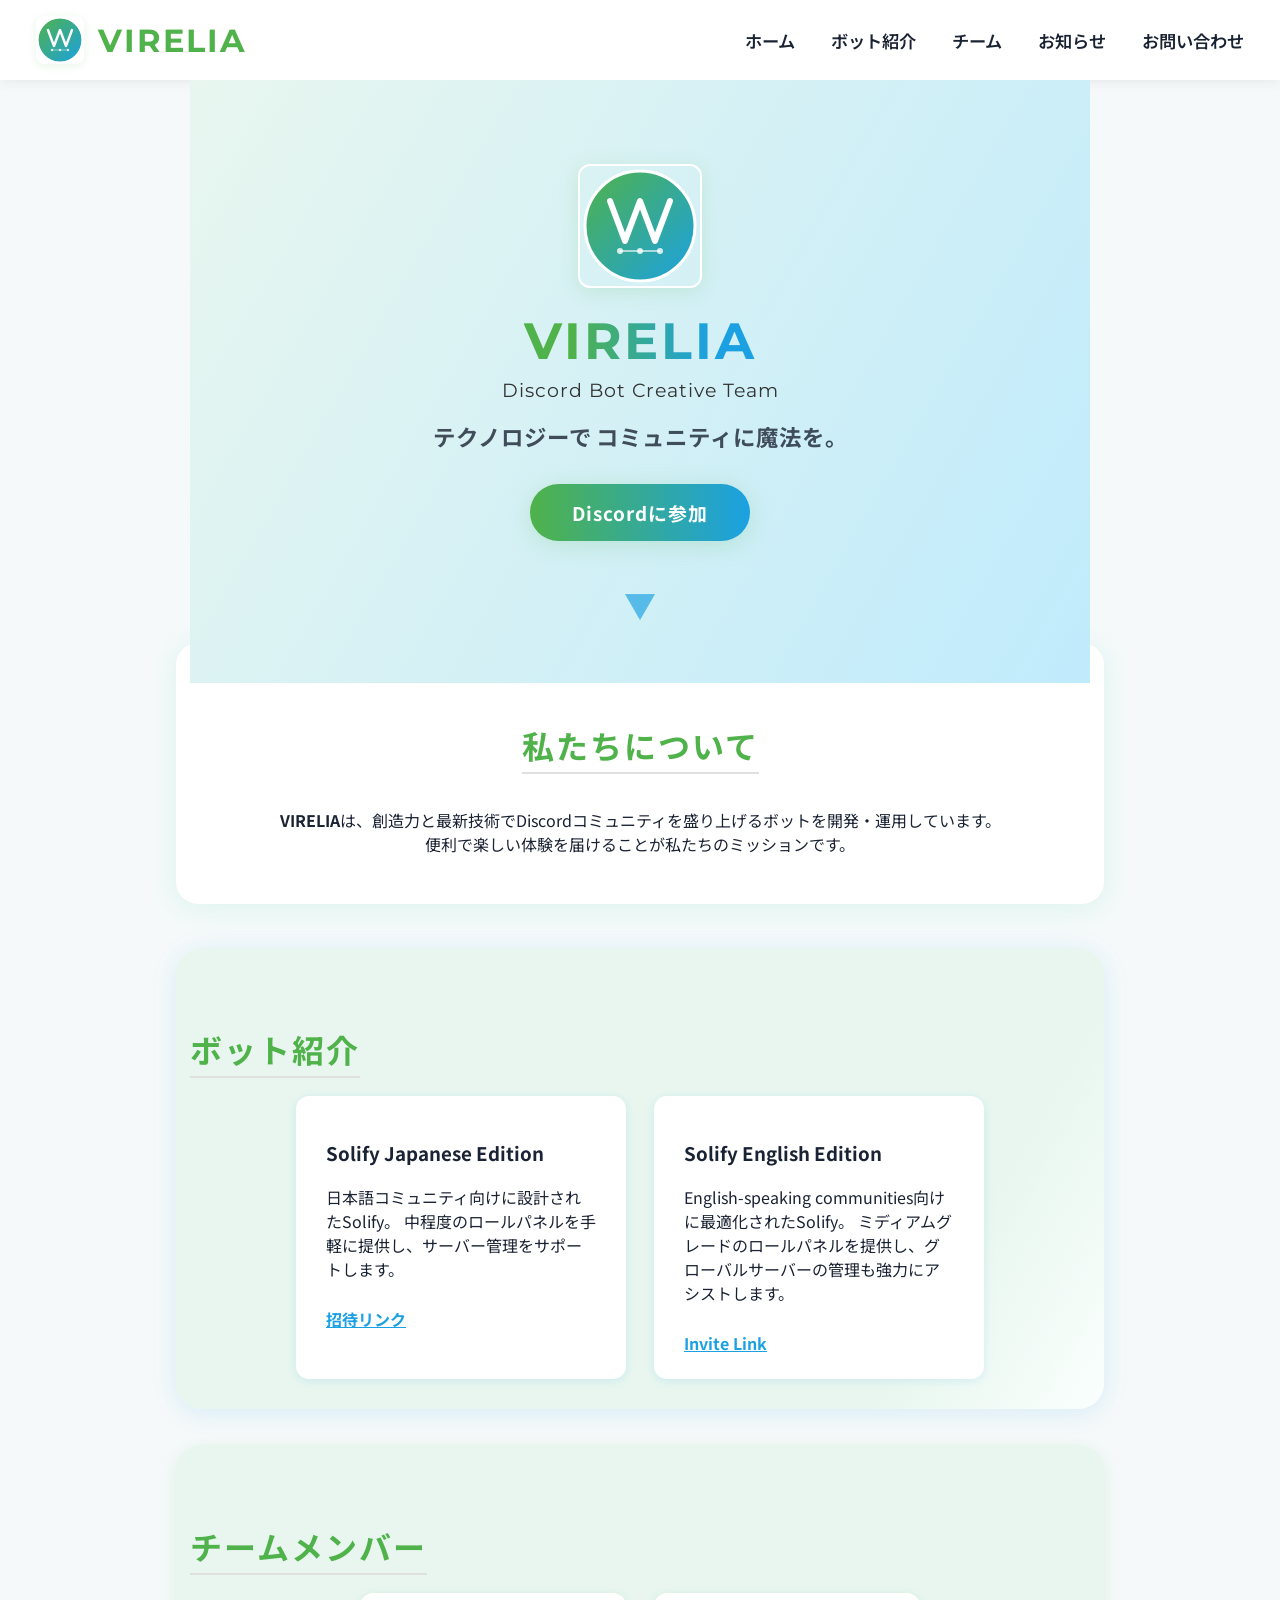
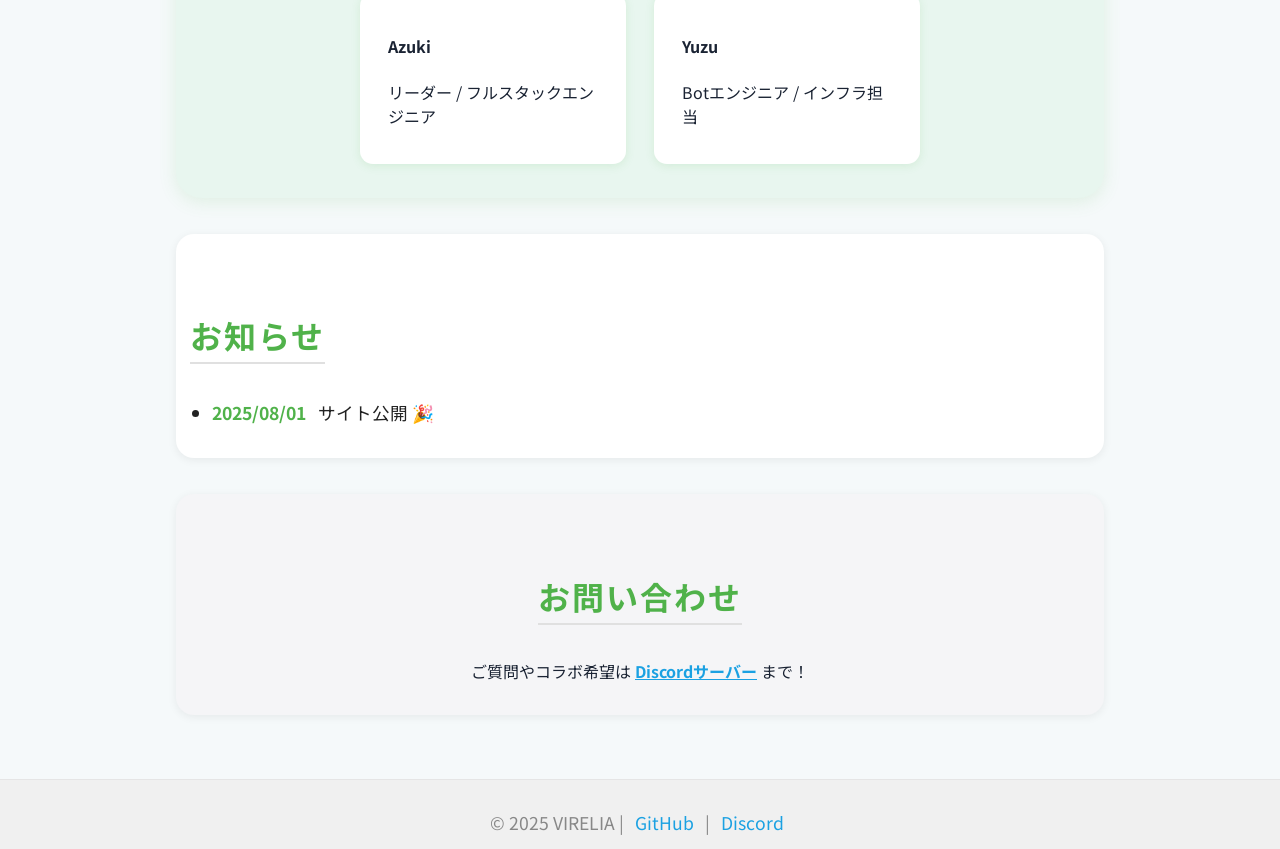
==== index.html @ e43daf10 "Make website functional with proper naming conventions and logo Co-authored-by: azuki0930 <186468392" ====
<!DOCTYPE html>
<html lang="ja">
<head>
  <meta charset="UTF-8">
  <meta name="viewport" content="width=device-width,initial-scale=1.0">
  <title>VIRELIA | Discord Bot Team</title>
  <meta name="description" content="vireliaはDiscord Botを開発するクリエイティブチームです。">
  <link rel="stylesheet" href="style.css">
  <link rel="preconnect" href="https://fonts.googleapis.com">
  <link rel="preconnect" href="https://fonts.gstatic.com" crossorigin>
  <link href="https://fonts.googleapis.com/css2?family=Montserrat:wght@700&family=Noto+Sans+JP:wght@400;700&display=swap" rel="stylesheet">
</head>
<body>
  <header>
    <nav class="navbar">
      <div class="logo-area">
        <img src="logo.svg" alt="VIRELIAロゴ" class="logo" />
        <span class="site-title">VIRELIA</span>
      </div>
      <ul class="nav-links">
        <li><a href="#">ホーム</a></li>
        <li><a href="#bots">ボット紹介</a></li>
        <li><a href="#team">チーム</a></li>
        <li><a href="#news">お知らせ</a></li>
        <li><a href="#contact">お問い合わせ</a></li>
      </ul>
    </nav>
  </header>
  <main>
    <section class="hero">
      <div class="hero-inner">
        <img src="logo.svg" alt="VIRELIAロゴ" class="hero-logo" />
        <h1>
          <span class="gradient-text">VIRELIA</span><br>
          <span class="sub">Discord Bot Creative Team</span>
        </h1>
        <p class="catch">
          <span>テクノロジーで</span><span>コミュニティに魔法を。</span>
        </p>
        <a href="https://discord.gg/your-invite" class="discord-btn" target="_blank">Discordに参加</a>
      </div>
      <div class="scroll-down">▼</div>
    </section>
    <section id="about" class="about">
      <h2>私たちについて</h2>
      <p>
        <b>VIRELIA</b>は、創造力と最新技術でDiscordコミュニティを盛り上げるボットを開発・運用しています。<br>
        便利で楽しい体験を届けることが私たちのミッションです。
      </p>
    </section>
    <section id="bots" class="bots">
      <h2>ボット紹介</h2>
      <div class="bot-list">
        <div class="card bot-card">
          <h3>Solify Japanese Edition</h3>
          <p>
            日本語コミュニティ向けに設計されたSolify。  
            中程度のロールパネルを手軽に提供し、サーバー管理をサポートします。
          </p>
          <a href="https://discord.com/oauth2/authorize?client_id=1400360350343364712&permissions=1126882112568544&integration_type=0&scope=bot" class="invite-link" target="_blank">
            招待リンク
          </a>
        </div>
        <div class="card bot-card">
          <h3>Solify English Edition</h3>
          <p>
            English-speaking communities向けに最適化されたSolify。  
            ミディアムグレードのロールパネルを提供し、グローバルサーバーの管理も強力にアシストします。
          </p>
          <a href="https://discord.com/oauth2/authorize?client_id=1400657136392077383&permissions=1135661025721584&integration_type=0&scope=bot" class="invite-link" target="_blank">
            Invite Link
          </a>
        </div>
      </div>
    </section>
    <section id="team" class="team">
      <h2>チームメンバー</h2>
      <div class="member-list">
        <div class="card member-card">
          <h4>Azuki</h4>
          <p>リーダー / フルスタックエンジニア</p>
        </div>
        <div class="card member-card">
          <h4>Yuzu</h4>
          <p>Botエンジニア / インフラ担当</p>
        </div>
        <!-- 他のメンバーも同様に追加可能 -->
      </div>
    </section>
    <section id="news" class="news">
      <h2>お知らせ</h2>
      <ul>
        <li><span class="date">2025/08/01</span> サイト公開 🎉</li>
        <!-- 他のお知らせも追加 -->
      </ul>
    </section>
    <section id="contact" class="contact">
      <h2>お問い合わせ</h2>
      <p>ご質問やコラボ希望は <a href="https://discord.gg/your-invite" target="_blank">Discordサーバー</a> まで！</p>
    </section>
  </main>
  <footer>
    <div class="footer-content">
      &copy; 2025 VIRELIA | 
      <a href="https://github.com/yourteam" target="_blank">GitHub</a> |
      <a href="https://discord.gg/your-invite" target="_blank">Discord</a>
    </div>
  </footer>
</body>
</html>
---- style.css ----
body {
  margin: 0;
  font-family: 'Noto Sans JP', 'Montserrat', Arial, sans-serif;
  background: #f5f9fa;
  color: #1a2333;
}
header {
  background: #fff;
  box-shadow: 0 2px 12px #0001;
}
.navbar {
  display: flex;
  align-items: center;
  justify-content: space-between;
  padding: 16px 36px;
}
.logo-area {
  display: flex;
  align-items: center;
}
.logo {
  width: 48px;
  height: 48px;
  vertical-align: middle;
  border-radius: 8px;
  box-shadow: 0 2px 8px #50b24a22;
}
.site-title {
  font-size: 2rem;
  color: #50b24a;
  font-weight: bold;
  margin-left: 14px;
  font-family: 'Montserrat', 'Noto Sans JP', sans-serif;
  letter-spacing: 2px;
}
.nav-links {
  list-style: none;
  display: flex;
  gap: 36px;
  margin: 0;
  padding: 0;
}
.nav-links a {
  color: #1a2333;
  text-decoration: none;
  font-weight: 600;
  font-size: 1.08rem;
  position: relative;
  transition: color 0.2s;
}
.nav-links a::after {
  content: '';
  display: block;
  width: 0;
  height: 2px;
  background: #50b24a;
  transition: width .2s;
  position: absolute;
  bottom: -4px; left: 0;
}
.nav-links a:hover {
  color: #50b24a;
}
.nav-links a:hover::after {
  width: 100%;
}

.hero {
  background: linear-gradient(120deg, #e8f6ef 0%, #c0ebfc 100%);
  text-align: center;
  padding: 84px 0 56px 0;
  position: relative;
  overflow: hidden;
}
.hero-inner {
  max-width: 700px;
  margin: 0 auto;
}
.hero-logo {
  width: 120px;
  margin-bottom: 16px;
  border-radius: 12px;
  box-shadow: 0 4px 20px #50b24a28;
  border: 2px solid #fff;
}
.hero h1 {
  font-size: 3.2rem;
  font-family: 'Montserrat', 'Noto Sans JP', sans-serif;
  letter-spacing: 3px;
  margin-bottom: 10px;
  margin-top: 0;
}
.hero h1 .sub {
  font-size: 1.2rem;
  color: #333;
  font-weight: normal;
  display: block;
  margin-top: 6px;
  letter-spacing: 1px;
}
.gradient-text {
  background: linear-gradient(90deg,#50b24a 20%,#1ba1e2 80%);
  -webkit-background-clip: text;
  -webkit-text-fill-color: transparent;
  background-clip: text;
}
.catch {
  font-size: 1.4rem;
  color: #1a2333cc;
  margin-bottom: 32px;
  margin-top: 18px;
  font-weight: 700;
  letter-spacing: 1px;
}
.catch span {
  display: inline-block;
  margin: 0 2px;
}
.discord-btn {
  background: linear-gradient(90deg,#50b24a,#1ba1e2);
  color: #fff;
  padding: 15px 42px;
  border-radius: 999px;
  text-decoration: none;
  font-size: 1.18rem;
  font-weight: bold;
  box-shadow: 0 4px 24px #50b24a32;
  transition: background 0.2s, transform 0.13s, box-shadow 0.2s;
  display: inline-block;
  letter-spacing: 1px;
}
.discord-btn:hover {
  background: linear-gradient(90deg,#1ba1e2,#50b24a);
  transform: translateY(-2px) scale(1.04);
  box-shadow: 0 8px 32px #1ba1e233;
}
.scroll-down {
  font-size: 2rem;
  color: #1ba1e2aa;
  margin-top: 40px;
  animation: scrollDown 1.6s infinite;
}
@keyframes scrollDown {
  0% {transform: translateY(0);}
  60% {transform: translateY(10px);}
  100% {transform: translateY(0);}
}

/* セクションごとに背景や装飾を変える */
section {
  margin: 0 auto 0 auto;
  max-width: 900px;
  padding: 52px 14px 0 14px;
}
.about {
  background: #fff;
  border-radius: 22px;
  box-shadow: 0 4px 28px #77e0c133;
  margin-top: -40px;
  margin-bottom: 44px;
  padding-bottom: 32px;
  text-align: center;
}
.bots {
  background: linear-gradient(120deg,#e8f6ef 80%,#fafffd 100%);
  border-radius: 26px;
  box-shadow: 0 4px 24px #1ba1e222;
  margin-bottom: 36px;
  padding-bottom: 20px;
}
.bot-list {
  display: flex;
  flex-wrap: wrap;
  gap: 28px;
  justify-content: center;
}
.card.bot-card {
  background: #fff;
  border-radius: 13px;
  box-shadow: 0 2px 10px #1ba1e220;
  padding: 24px 30px;
  width: 270px;
  margin-bottom: 10px;
  transition: transform 0.13s, box-shadow 0.2s;
}
.card.bot-card:hover {
  transform: translateY(-5px) scale(1.03);
  box-shadow: 0 8px 30px #50b24a29;
}
.invite-link {
  color: #1ba1e2;
  text-decoration: underline;
  font-weight: bold;
  display: inline-block;
  margin-top: 10px;
  transition: color 0.2s;
}
.invite-link:hover {
  color: #50b24a;
}

.team {
  background: #e8f6ef;
  border-radius: 26px;
  box-shadow: 0 4px 18px #50b24a22;
  margin-bottom: 36px;
  padding-bottom: 24px;
}
.member-list {
  display: flex;
  gap: 28px;
  flex-wrap: wrap;
  justify-content: center;
}
.card.member-card {
  background: #fff;
  border-radius: 13px;
  box-shadow: 0 2px 10px #50b24a22;
  padding: 20px 28px;
  width: 210px;
  margin-bottom: 10px;
  transition: transform 0.13s, box-shadow 0.2s;
}
.card.member-card:hover {
  transform: translateY(-4px) scale(1.03);
  box-shadow: 0 8px 24px #1ba1e229;
}
h2 {
  color: #50b24a;
  font-size: 2rem;
  letter-spacing: 2px;
  margin-bottom: 18px;
  border-bottom: 2px solid #e0e0e0;
  display: inline-block;
  padding-bottom: 4px;
  font-family: 'Montserrat', 'Noto Sans JP', sans-serif;
}
.news {
  background: #fff;
  border-radius: 18px;
  box-shadow: 0 2px 10px #0001;
  margin-bottom: 36px;
  padding-bottom: 16px;
}
.news ul {
  padding-left: 22px;
  font-size: 1.1rem;
  color: #222;
}
.news .date {
  color: #50b24a;
  font-weight: bold;
  margin-right: 8px;
}
.contact {
  background: #f5f5f7;
  border-radius: 18px;
  box-shadow: 0 2px 10px #0001;
  margin-bottom: 30px;
  padding-bottom: 16px;
  text-align: center;
}
.contact a {
  color: #1ba1e2;
  font-weight: bold;
  text-decoration: underline;
  transition: color 0.2s;
}
.contact a:hover {
  color: #50b24a;
}

footer {
  background: #f0f0f0;
  color: #888;
  text-align: center;
  padding: 30px 0 14px 0;
  font-size: 1.1rem;
  margin-top: 64px;
  border-top: 1px solid #e5e5e5;
}
.footer-content a {
  color: #1ba1e2;
  text-decoration: none;
  margin: 0 7px;
  transition: color 0.2s;
}
.footer-content a:hover {
  color: #50b24a;
  text-decoration: underline;
}

/* レスポンシブ対応 */
@media (max-width: 900px) {
  .bot-list, .member-list {
    flex-direction: column;
    gap: 20px;
    align-items: center;
  }
  .navbar {
    flex-direction: column;
    align-items: flex-start;
    gap: 10px;
    padding: 12px 10px;
  }
  .site-title {
    font-size: 1.3rem;
  }
  .logo {
    width: 38px;
    height: 38px;
  }
}
@media (max-width: 600px) {
  .hero h1 {
    font-size: 2.1rem;
  }
  .hero-logo {
    width: 75px;
  }
  section {
    padding: 32px 4vw 0 4vw;
  }
  .card.bot-card, .card.member-card {
    width: 96vw;
    max-width: 340px;
    padding: 18px 10px;
  }
}
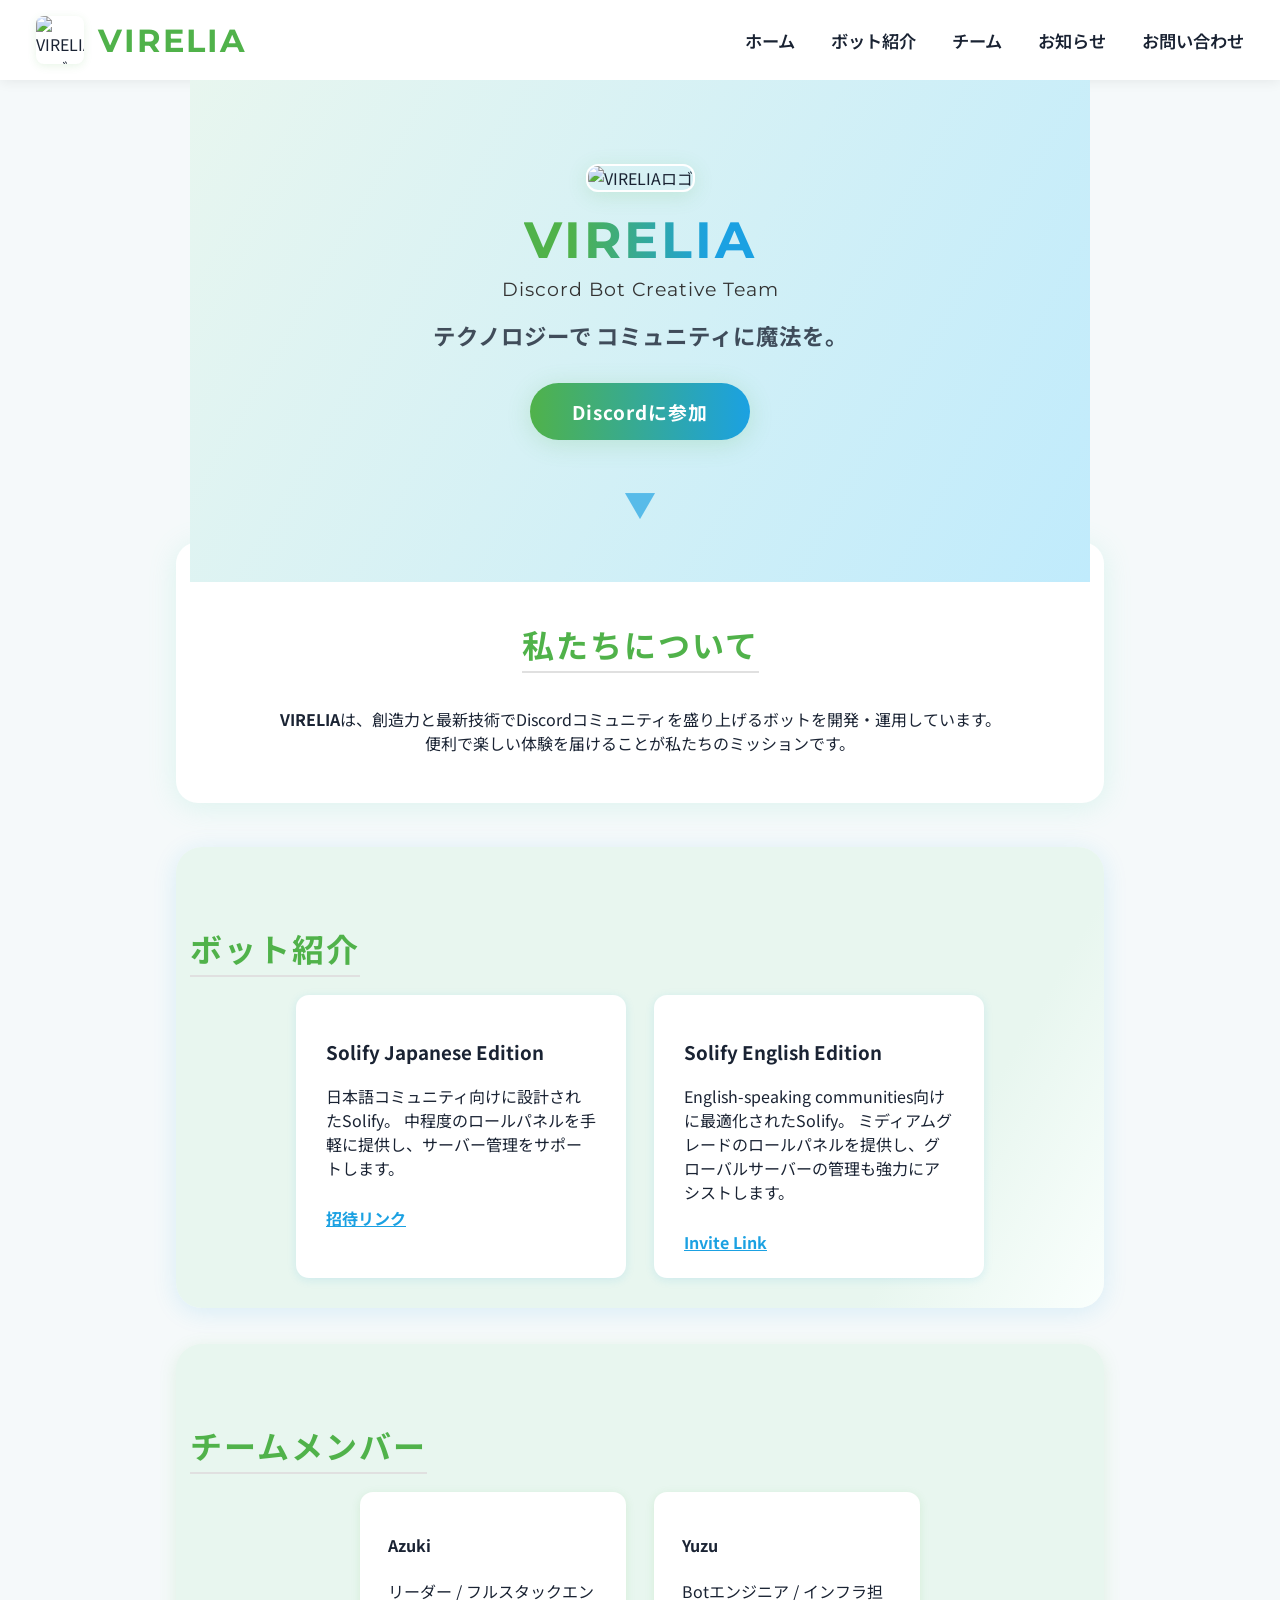
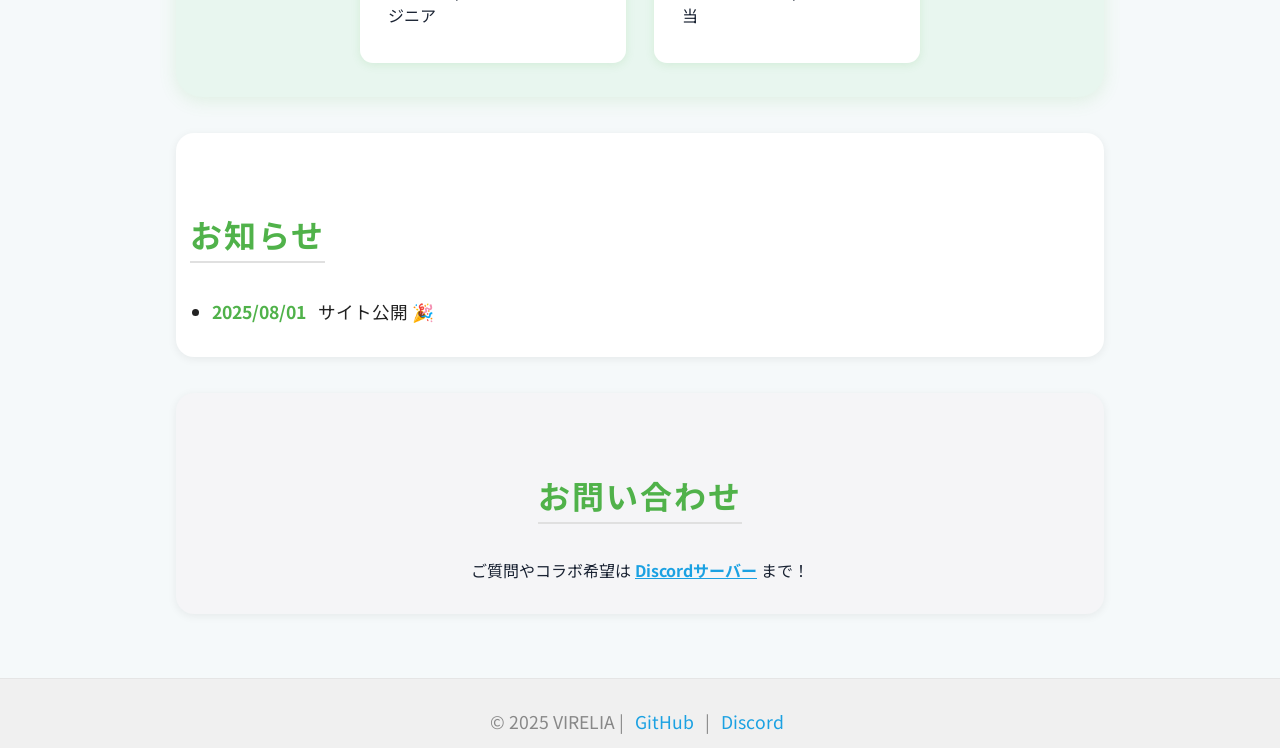
==== commit 18248e9c: "Rename index_Version3.html to index.html" ====
--- a/index.html
+++ b/index.html
@@ -14,7 +14,7 @@
   <header>
     <nav class="navbar">
       <div class="logo-area">
-        <img src="logo.svg" alt="VIRELIAロゴ" class="logo" />
+        <img src="logo.png" alt="VIRELIAロゴ" class="logo" />
         <span class="site-title">VIRELIA</span>
       </div>
       <ul class="nav-links">
@@ -29,7 +29,7 @@
   <main>
     <section class="hero">
       <div class="hero-inner">
-        <img src="logo.svg" alt="VIRELIAロゴ" class="hero-logo" />
+        <img src="logo.png" alt="VIRELIAロゴ" class="hero-logo" />
         <h1>
           <span class="gradient-text">VIRELIA</span><br>
           <span class="sub">Discord Bot Creative Team</span>
@@ -107,4 +107,4 @@
     </div>
   </footer>
 </body>
-</html>+</html>
